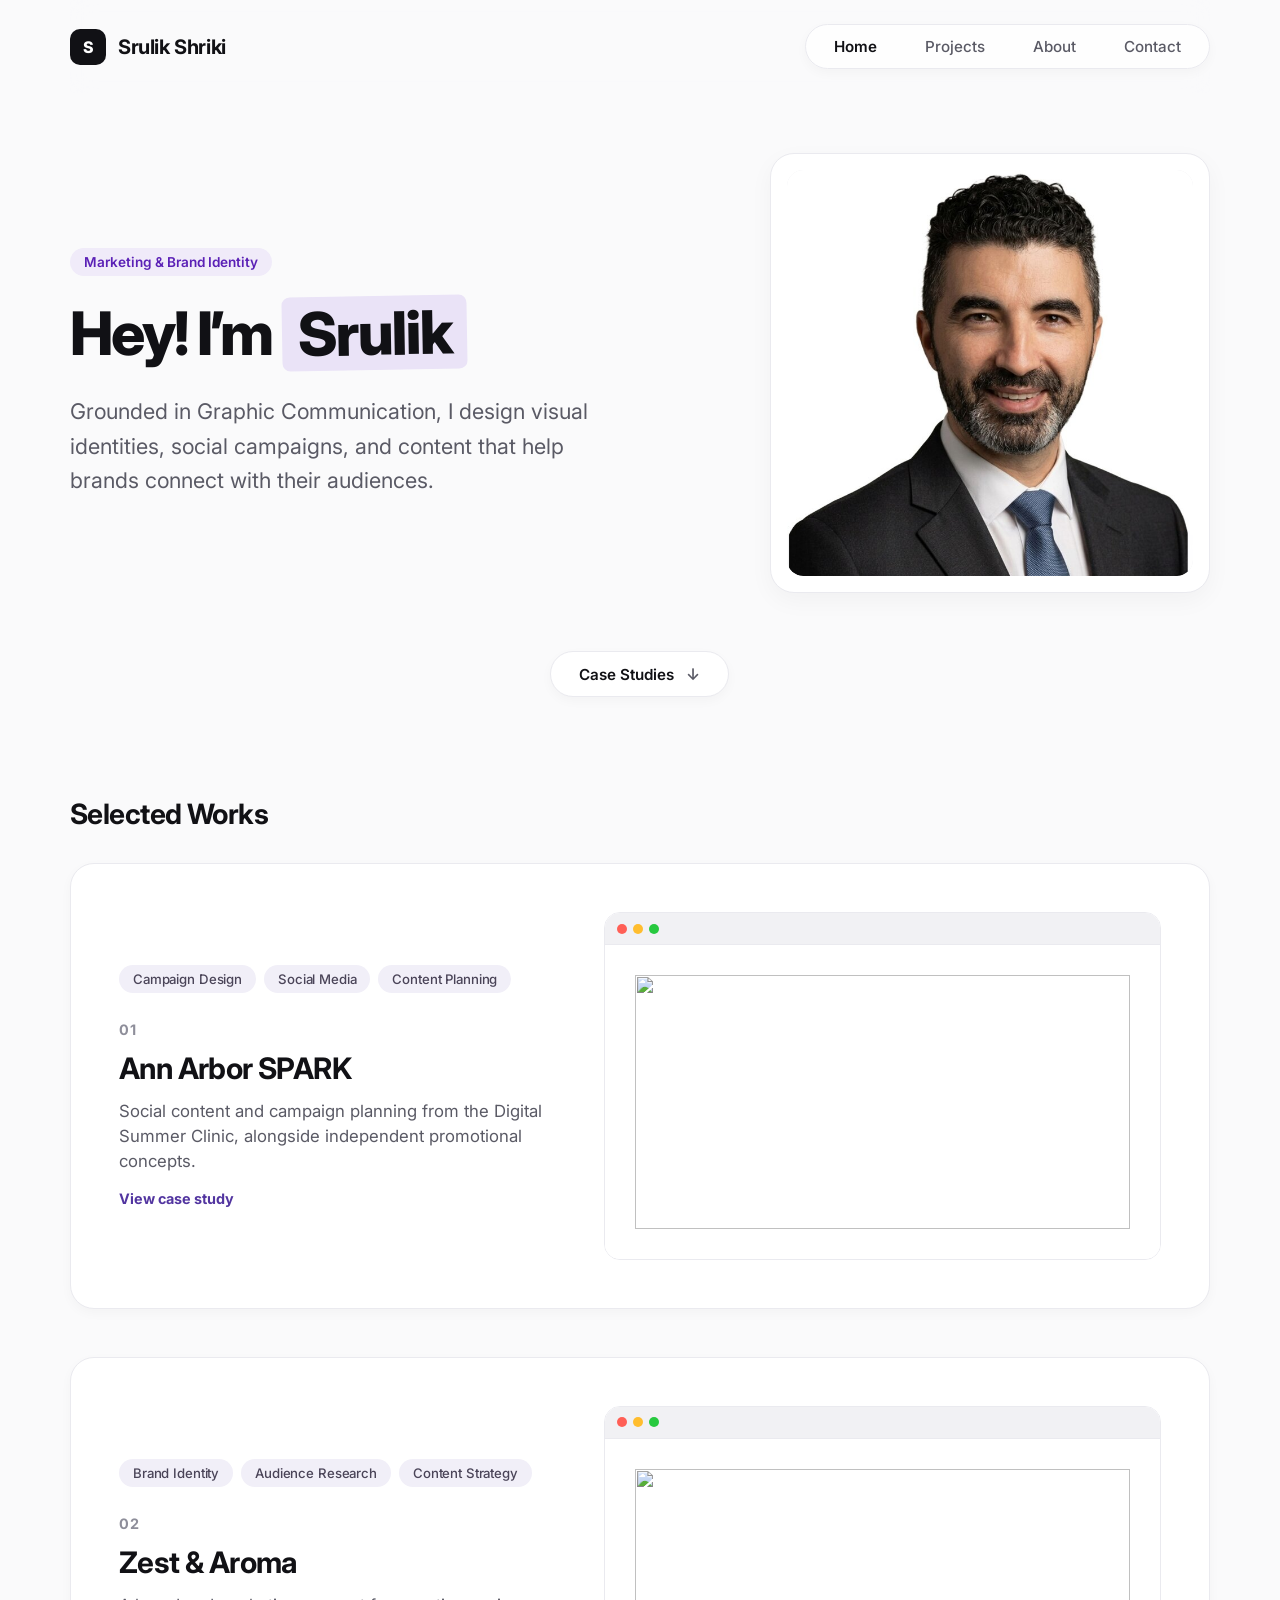
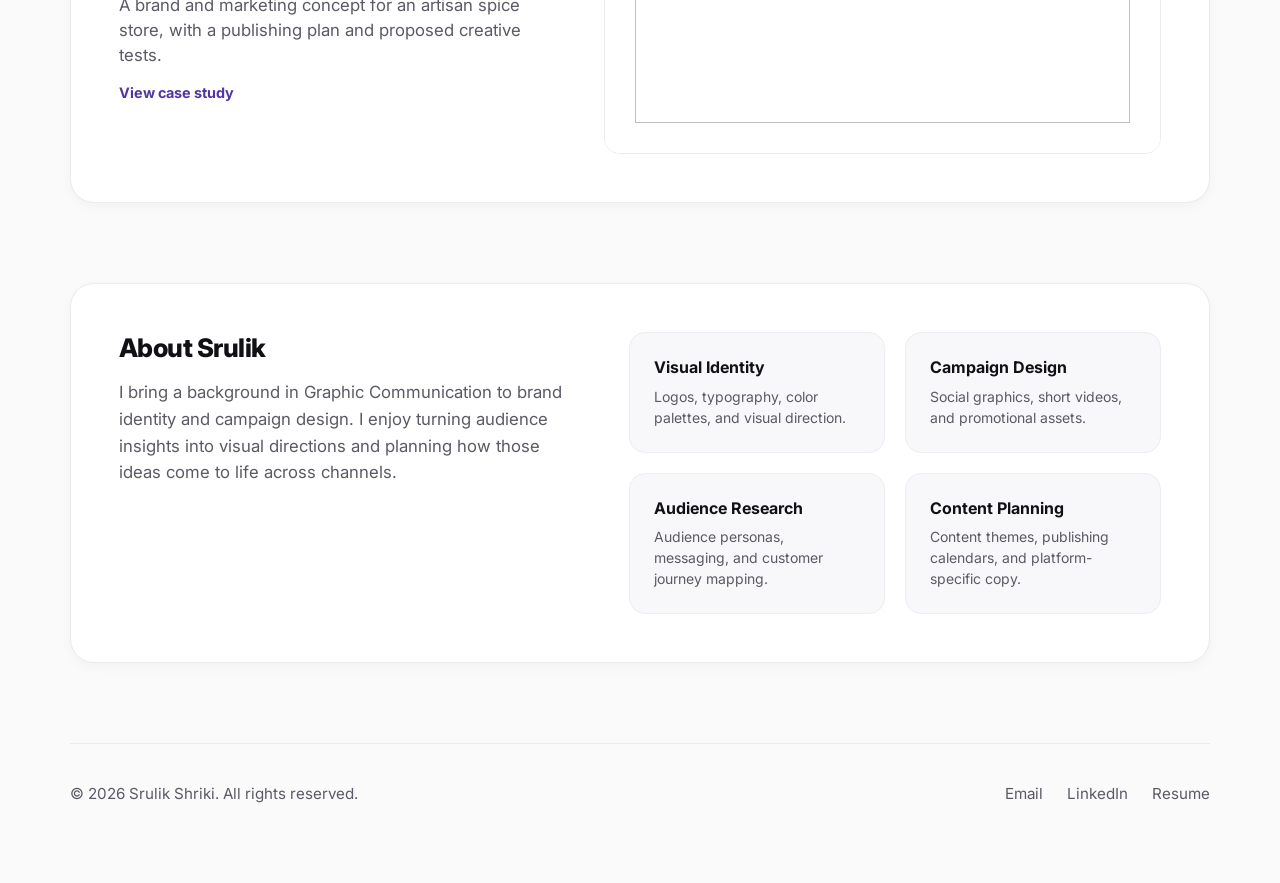
==== index.html @ 80cea20f "Add files via upload" ====
<!DOCTYPE html>
<html lang="en">
<head>
  <meta charset="UTF-8">
  <meta name="viewport" content="width=device-width, initial-scale=1.0">
  <meta name="description" content="Srulik Shriki’s marketing and brand identity portfolio, featuring Ann Arbor SPARK and Zest &amp; Aroma.">
  <title>Srulik Shriki | Marketing &amp; Brand Identity Portfolio</title>
  <link rel="preconnect" href="https://fonts.googleapis.com">
  <link rel="preconnect" href="https://fonts.gstatic.com" crossorigin>
  <link href="https://fonts.googleapis.com/css2?family=Inter:wght@400;500;600;700;800&amp;display=swap" rel="stylesheet">
  <style>
/* Styles adapted from Srulik Shriki’s UX design portfolio homepage. */
/* ==========================================================================
   Base Styles & Reset (Light Modern Theme matching Reference Layout)
   ========================================================================== */
*, *::before, *::after {
  box-sizing: border-box;
  margin: 0;
  padding: 0;
}

:root {
  --bg-color: #FAFAFB;
  --card-bg: #FFFFFF;
  --card-border: #EAEAEF;
  --card-border-hover: #D1D1DF;
  --text-primary: #111115;
  --text-secondary: #5A5A65;
  --text-muted: #8E8E9A;
  --highlight-bg: #EAE3F7; /* Soft lilac/purple highlight behind hero text */
  --highlight-text: #111115;
  --tag-bg: #F1EFF8;
  --tag-text: #4A4458;
  --accent-hover: #6246EA;
  --font-main: 'Inter', -apple-system, BlinkMacSystemFont, "Segoe UI", Roboto, sans-serif;
  --radius-large: 24px;
  --radius-medium: 16px;
  --radius-pill: 999px;
  --transition: all 0.35s cubic-bezier(0.16, 1, 0.3, 1);
  --ease-framer: cubic-bezier(0.16, 1, 0.3, 1);
  --shadow-sm: 0 4px 12px rgba(0, 0, 0, 0.03);
  --shadow-md: 0 8px 24px rgba(0, 0, 0, 0.04);
  --shadow-lg: 0 16px 36px rgba(0, 0, 0, 0.08);
}

html {
  scroll-behavior: smooth;
  font-size: 16px;
  background-color: var(--bg-color);
  color: var(--text-primary);
  font-family: var(--font-main);
  -webkit-font-smoothing: antialiased;
  -moz-osx-font-smoothing: grayscale;
}

body {
  min-height: 100vh;
  display: flex;
  flex-direction: column;
  align-items: center;
  padding: 0 40px 80px 40px;
}

main {
  width: 100%;
  max-width: 1140px;
}

a {
  color: inherit;
  text-decoration: none;
}

img, video {
  max-width: 100%;
  height: auto;
  display: block;
}

/* ==========================================================================
   Navigation Bar
   ========================================================================== */
.navbar {
  position: sticky;
  top: 0;
  z-index: 100;
  width: 100%;
  max-width: 1140px;
  padding: 24px 0;
  background: rgba(250, 250, 251, 0.85);
  backdrop-filter: blur(12px);
  -webkit-backdrop-filter: blur(12px);
  margin-bottom: 20px;
}

.nav-container {
  display: flex;
  justify-content: space-between;
  align-items: center;
}

.logo {
  display: flex;
  align-items: center;
  gap: 12px;
  font-weight: 700;
  font-size: 1.25rem;
  letter-spacing: -0.02em;
}

.logo-mark {
  width: 36px;
  height: 36px;
  background: var(--text-primary);
  color: #FFFFFF;
  border-radius: 10px;
  display: flex;
  align-items: center;
  justify-content: center;
  font-size: 1rem;
  font-weight: 800;
}

.nav-links {
  display: flex;
  gap: 32px;
  align-items: center;
  background: rgba(255, 255, 255, 0.7);
  padding: 8px 20px;
  border: 1px solid var(--card-border);
  border-radius: var(--radius-pill);
  box-shadow: var(--shadow-sm);
}

.nav-links a {
  font-size: 0.95rem;
  font-weight: 500;
  color: var(--text-secondary);
  transition: var(--transition);
  padding: 4px 8px;
  border-radius: 6px;
}

.nav-links a:hover,
.nav-links a.active {
  color: var(--text-primary);
  font-weight: 600;
}

/* ==========================================================================
   Hero Section
   ========================================================================== */
.hero-section {
  display: grid;
  grid-template-columns: 1.15fr 0.85fr;
  align-items: center;
  gap: 48px;
  padding: 40px 0 60px 0;
  width: 100%;
  position: relative;
}

.hero-content {
  text-align: left;
  display: flex;
  flex-direction: column;
  align-items: flex-start;
}

.hero-badge-top {
  display: inline-flex;
  align-items: center;
  gap: 8px;
  background: #F0EBF9;
  color: #5B21B6;
  font-size: 0.85rem;
  font-weight: 600;
  padding: 6px 14px;
  border-radius: var(--radius-pill);
  margin-bottom: 20px;
}

.hero-badge-top .dot {
  width: 8px;
  height: 8px;
  background-color: #10B981;
  border-radius: 50%;
  box-shadow: 0 0 0 3px rgba(16, 185, 129, 0.2);
}

.hero-title {
  font-size: 3.75rem;
  font-weight: 800;
  line-height: 1.1;
  letter-spacing: -0.035em;
  color: var(--highlight-text);
  margin-bottom: 24px;
}

.hero-title-highlight {
  background-color: var(--highlight-bg);
  padding: 4px 16px;
  border-radius: 8px;
  display: inline-block;
  transform: rotate(-1deg);
}

.hero-subtitle {
  font-size: 1.35rem;
  color: var(--text-secondary);
  line-height: 1.6;
  font-weight: 400;
  max-width: 520px;
}

.hero-image-wrapper {
  width: 100%;
  max-width: 440px;
  justify-self: end;
  display: flex;
  justify-content: center;
  align-items: center;
}

.hero-img-card {
  width: 100%;
  background: var(--card-bg);
  border: 1px solid var(--card-border);
  border-radius: var(--radius-large);
  padding: 16px;
  box-shadow: var(--shadow-md);
  transition: var(--transition);
  display: flex;
  align-items: center;
  justify-content: center;
}

.hero-img-card:hover {
  transform: translateY(-6px) rotate(1deg);
  box-shadow: var(--shadow-lg);
}

.hero-img-container {
  width: 100%;
  aspect-ratio: 1 / 1;
  border-radius: var(--radius-medium);
  overflow: hidden;
  background: #F4F4F6;
  display: flex;
  align-items: center;
  justify-content: center;
}

.hero-img {
  width: 100%;
  height: 100%;
  object-fit: cover;
  object-position: center 20%;
  display: block;
  border-radius: var(--radius-medium);
}

.works-badge {
  grid-column: 1 / -1;
  justify-self: center;
  display: inline-flex;
  align-items: center;
  gap: 12px;
  padding: 12px 28px;
  background-color: #FFFFFF;
  border: 1px solid var(--card-border);
  border-radius: var(--radius-pill);
  font-size: 0.95rem;
  font-weight: 600;
  color: var(--text-primary);
  box-shadow: var(--shadow-sm);
  transition: var(--transition);
  margin-top: 10px;
  cursor: pointer;
}

.works-badge:hover {
  transform: translateY(3px);
  box-shadow: var(--shadow-md);
  border-color: var(--card-border-hover);
}

.arrow-down {
  display: inline-block;
  font-size: 1rem;
  color: var(--text-secondary);
  transition: transform 0.3s ease;
}

.works-badge:hover .arrow-down {
  transform: translateY(3px);
}

/* ==========================================================================
   Projects Section
   ========================================================================== */
.projects-section {
  display: flex;
  flex-direction: column;
  gap: 48px;
  width: 100%;
  padding-top: 40px;
}

.section-header {
  display: flex;
  justify-content: space-between;
  align-items: flex-end;
  margin-bottom: -16px;
}

.section-title {
  font-size: 1.75rem;
  font-weight: 700;
  letter-spacing: -0.02em;
}

.project-card {
  background-color: var(--card-bg);
  border: 1px solid var(--card-border);
  border-radius: var(--radius-large);
  overflow: hidden;
  box-shadow: var(--shadow-sm);
  transition: var(--transition);
  position: relative;
}

.project-card:hover {
  transform: translateY(-4px);
  box-shadow: var(--shadow-lg);
  border-color: var(--card-border-hover);
}

.project-link {
  display: grid;
  grid-template-columns: 1fr 1.25fr;
  gap: 40px;
  padding: 48px;
  align-items: center;
}

.project-info {
  display: flex;
  flex-direction: column;
  gap: 28px;
  justify-content: center;
}

.tags {
  display: flex;
  flex-wrap: wrap;
  gap: 8px;
}

.tag {
  font-size: 0.825rem;
  font-weight: 500;
  padding: 6px 14px;
  background-color: var(--tag-bg);
  color: var(--tag-text);
  border-radius: var(--radius-pill);
  letter-spacing: -0.01em;
}

.project-details {
  display: flex;
  flex-direction: column;
  gap: 12px;
}

.project-number {
  font-size: 0.9rem;
  font-weight: 700;
  color: var(--text-muted);
  letter-spacing: 0.08em;
  text-transform: uppercase;
}

.project-title {
  font-size: 1.85rem;
  font-weight: 700;
  line-height: 1.25;
  color: var(--text-primary);
  letter-spacing: -0.02em;
}

.project-description {
  font-size: 1.05rem;
  color: var(--text-secondary);
  line-height: 1.5;
}

.project-media {
  width: 100%;
  border-radius: var(--radius-medium);
  overflow: hidden;
  background-color: #F4F4F6;
  border: 1px solid var(--card-border);
  aspect-ratio: 16 / 10;
  position: relative;
  display: flex;
  align-items: center;
  justify-content: center;
}

.media-mockup {
  width: 100%;
  height: 100%;
  display: flex;
  flex-direction: column;
  background: #FFFFFF;
}

.mockup-header {
  height: 32px;
  background: #F1F1F4;
  display: flex;
  align-items: center;
  padding: 0 12px;
  gap: 6px;
  border-bottom: 1px solid var(--card-border);
}

.mockup-dots {
  display: flex;
  gap: 6px;
}

.mockup-dot {
  width: 10px;
  height: 10px;
  border-radius: 50%;
  background: #DDD;
}

.mockup-dot.red { background: #FF5F56; width: 10px; }
.mockup-dot.yellow { background: #FFBD2E; width: 10px; }
.mockup-dot.green { background: #27C93F; width: 10px; }

.mockup-body {
  flex: 1;
  display: flex;
  align-items: center;
  justify-content: center;
  position: relative;
  overflow: hidden;
}

/* ==========================================================================
   About & Refreshed Skills Section
   ========================================================================== */
.about-section {
  margin-top: 80px;
  padding: 48px;
  background: var(--card-bg);
  border: 1px solid var(--card-border);
  border-radius: var(--radius-large);
  display: grid;
  grid-template-columns: 1fr 1.15fr;
  gap: 48px;
  box-shadow: var(--shadow-sm);
}

.about-text h2 {
  font-size: 1.6rem;
  margin-bottom: 16px;
  font-weight: 800;
  letter-spacing: -0.02em;
}

.about-text p {
  color: var(--text-secondary);
  line-height: 1.6;
  font-size: 1.05rem;
  margin-bottom: 16px;
}

.skills-grid {
  display: grid;
  grid-template-columns: repeat(2, 1fr);
  gap: 20px;
}

.skill-card {
  background: #F8F8FA;
  padding: 24px;
  border-radius: var(--radius-medium);
  border: 1px solid #EDEDF2;
  transition: var(--transition);
  display: flex;
  flex-direction: column;
  gap: 8px;
}

.skill-card:hover {
  transform: translateY(-3px);
  background: #FFFFFF;
  border-color: var(--card-border-hover);
  box-shadow: var(--shadow-md);
}

.skill-card h3 {
  font-size: 1rem;
  font-weight: 700;
  color: var(--text-primary);
  line-height: 1.3;
}

.skill-card p {
  font-size: 0.875rem;
  color: var(--text-secondary);
  line-height: 1.5;
}

/* ==========================================================================
   Footer Section
   ========================================================================== */
.footer {
  margin-top: 80px;
  padding-top: 40px;
  border-top: 1px solid var(--card-border);
  display: flex;
  justify-content: space-between;
  align-items: center;
  width: 100%;
  max-width: 1140px;
  color: var(--text-secondary);
  font-size: 0.95rem;
}

.footer-links {
  display: flex;
  gap: 24px;
}

.footer-links a {
  transition: var(--transition);
}

.footer-links a:hover {
  color: var(--text-primary);
}

/* ==========================================================================
   Responsive Breakpoints
   ========================================================================== */
@media (max-width: 960px) {
  body {
    padding: 0 24px 60px 24px;
  }

  .hero-section {
    grid-template-columns: 1fr;
    text-align: center;
    gap: 40px;
    padding-top: 20px;
  }

  .hero-content {
    align-items: center;
    text-align: center;
  }

  .hero-title {
    font-size: 3rem;
  }

  .hero-subtitle {
    font-size: 1.2rem;
  }

  .hero-image-wrapper {
    justify-self: center;
  }

  .project-link {
    grid-template-columns: 1fr;
    padding: 32px;
    gap: 32px;
  }

  .about-section {
    grid-template-columns: 1fr;
    padding: 32px;
  }
}

@media (max-width: 600px) {
  body {
    padding: 0 16px 40px 16px;
  }

  .navbar {
    padding: 16px 0;
  }

  .nav-links {
    gap: 12px;
    padding: 6px 14px;
  }

  .nav-links a {
    font-size: 0.85rem;
  }

  .hero-title {
    font-size: 2.2rem;
  }

  .hero-title-highlight {
    padding: 2px 10px;
  }

  .hero-subtitle {
    font-size: 1.05rem;
  }

  .project-link {
    padding: 20px;
  }

  .project-title {
    font-size: 1.4rem;
  }

  .skills-grid {
    grid-template-columns: 1fr;
  }

  .footer {
    flex-direction: column;
    gap: 16px;
    text-align: center;
  }
}

[id] { scroll-margin-top: 112px; }
a:focus-visible { outline: 3px solid var(--accent-hover); outline-offset: 4px; }
.project-link:focus-visible { outline-offset: -4px; border-radius: var(--radius-large); }
.mockup-header { flex: none; }
.mockup-body { min-height: 0; background: #fff; }
.project-hero {
  position: absolute;
  inset: 0;
  width: 100%;
  height: 100%;
  object-fit: contain;
  padding: clamp(10px, 3vw, 30px);
}
.project-cta {
  color: #5235a0;
  font-size: .9rem;
  font-weight: 700;
  margin-top: 4px;
}
@media (max-width: 600px) {
  [id] { scroll-margin-top: 128px; }
  .nav-container { flex-wrap: wrap; gap: 12px; justify-content: center; }
  .nav-links { max-width: 100%; gap: 4px; padding-inline: 8px; }
  .nav-links a { padding-inline: 6px; }
  .footer-links { flex-wrap: wrap; justify-content: center; gap: 12px 20px; }
}
@media (prefers-reduced-motion: reduce) {
  html { scroll-behavior: auto; }
  *, *::before, *::after { transition: none !important; animation: none !important; }
}
  </style>
</head>
<body id="top">
  <header class="navbar">
    <div class="nav-container">
      <a href="#top" class="logo">
        <span class="logo-mark" aria-hidden="true">S</span>
        <span>Srulik Shriki</span>
      </a>
      <nav class="nav-links" aria-label="Main navigation">
        <a href="#top" class="active">Home</a>
        <a href="#projects">Projects</a>
        <a href="#about">About</a>
        <a href="#footer">Contact</a>
      </nav>
    </div>
  </header>

  <main>
    <section class="hero-section" aria-labelledby="hero-title">
      <div class="hero-content">
        <p class="hero-badge-top">Marketing &amp; Brand Identity</p>
        <h1 id="hero-title" class="hero-title">Hey! I’m <span class="hero-title-highlight">Srulik</span></h1>
        <p class="hero-subtitle">Grounded in Graphic Communication, I design visual identities, social campaigns, and content that help brands connect with their audiences.</p>
      </div>
      <div class="hero-image-wrapper">
        <div class="hero-img-card">
          <div class="hero-img-container">
            <img src="[data-uri]" alt="Srulik Shriki" class="hero-img" width="720" height="720">
          </div>
        </div>
      </div>
      <a href="#projects" class="works-badge">
        <span>Case Studies</span><span class="arrow-down" aria-hidden="true">↓</span>
      </a>
    </section>

    <section id="projects" class="projects-section" aria-labelledby="projects-title">
      <div class="section-header">
        <h2 id="projects-title" class="section-title">Selected Works</h2>
      </div>

      <article class="project-card">
        <a href="spark.html" class="project-link" aria-labelledby="spark-title spark-cta" aria-describedby="spark-description">
          <div class="project-info">
            <div class="tags">
              <span class="tag">Campaign Design</span>
              <span class="tag">Social Media</span>
              <span class="tag">Content Planning</span>
            </div>
            <div class="project-details">
              <span class="project-number" aria-hidden="true">01</span>
              <h3 id="spark-title" class="project-title">Ann Arbor SPARK</h3>
              <p id="spark-description" class="project-description">Social content and campaign planning from the Digital Summer Clinic, alongside independent promotional concepts.</p>
              <span id="spark-cta" class="project-cta">View case study</span>
            </div>
          </div>
          <div class="project-media">
            <div class="media-mockup">
              <div class="mockup-header" aria-hidden="true">
                <div class="mockup-dots"><span class="mockup-dot red"></span><span class="mockup-dot yellow"></span><span class="mockup-dot green"></span></div>
              </div>
              <div class="mockup-body">
                <img class="project-hero" src="gallery/ann_arbor_spark.png" width="506" height="170" alt="">
              </div>
            </div>
          </div>
        </a>
      </article>

      <article class="project-card">
        <a href="zestandaroma.html" class="project-link" aria-labelledby="zest-title zest-cta" aria-describedby="zest-description">
          <div class="project-info">
            <div class="tags">
              <span class="tag">Brand Identity</span>
              <span class="tag">Audience Research</span>
              <span class="tag">Content Strategy</span>
            </div>
            <div class="project-details">
              <span class="project-number" aria-hidden="true">02</span>
              <h3 id="zest-title" class="project-title">Zest &amp; Aroma</h3>
              <p id="zest-description" class="project-description">A brand and marketing concept for an artisan spice store, with a publishing plan and proposed creative tests.</p>
              <span id="zest-cta" class="project-cta">View case study</span>
            </div>
          </div>
          <div class="project-media">
            <div class="media-mockup">
              <div class="mockup-header" aria-hidden="true">
                <div class="mockup-dots"><span class="mockup-dot red"></span><span class="mockup-dot yellow"></span><span class="mockup-dot green"></span></div>
              </div>
              <div class="mockup-body">
                <img class="project-hero" src="gallery/zest_aroma_logo.png" width="500" height="500" alt="">
              </div>
            </div>
          </div>
        </a>
      </article>
    </section>

    <section id="about" class="about-section" aria-labelledby="about-title">
      <div class="about-text">
        <h2 id="about-title">About Srulik</h2>
        <p>I bring a background in Graphic Communication to brand identity and campaign design. I enjoy turning audience insights into visual directions and planning how those ideas come to life across channels.</p>
      </div>
      <div class="skills-grid">
        <div class="skill-card">
          <h3>Visual Identity</h3>
          <p>Logos, typography, color palettes, and visual direction.</p>
        </div>
        <div class="skill-card">
          <h3>Campaign Design</h3>
          <p>Social graphics, short videos, and promotional assets.</p>
        </div>
        <div class="skill-card">
          <h3>Audience Research</h3>
          <p>Audience personas, messaging, and customer journey mapping.</p>
        </div>
        <div class="skill-card">
          <h3>Content Planning</h3>
          <p>Content themes, publishing calendars, and platform-specific copy.</p>
        </div>
      </div>
    </section>
  </main>

  <footer id="footer" class="footer">
    <p>© <span id="year">2026</span> Srulik Shriki. All rights reserved.</p>
    <div class="footer-links">
      <a href="mailto:ishriki@emich.edu">Email</a>
      <a href="https://www.linkedin.com/in/srulik-shriki-858525204/">LinkedIn</a>
      <a href="https://canva.link/yx0ch3mzbwve8dt">Resume</a>
    </div>
  </footer>
  <script>
    document.getElementById('year').textContent = new Date().getFullYear();
  </script>
</body>
</html>
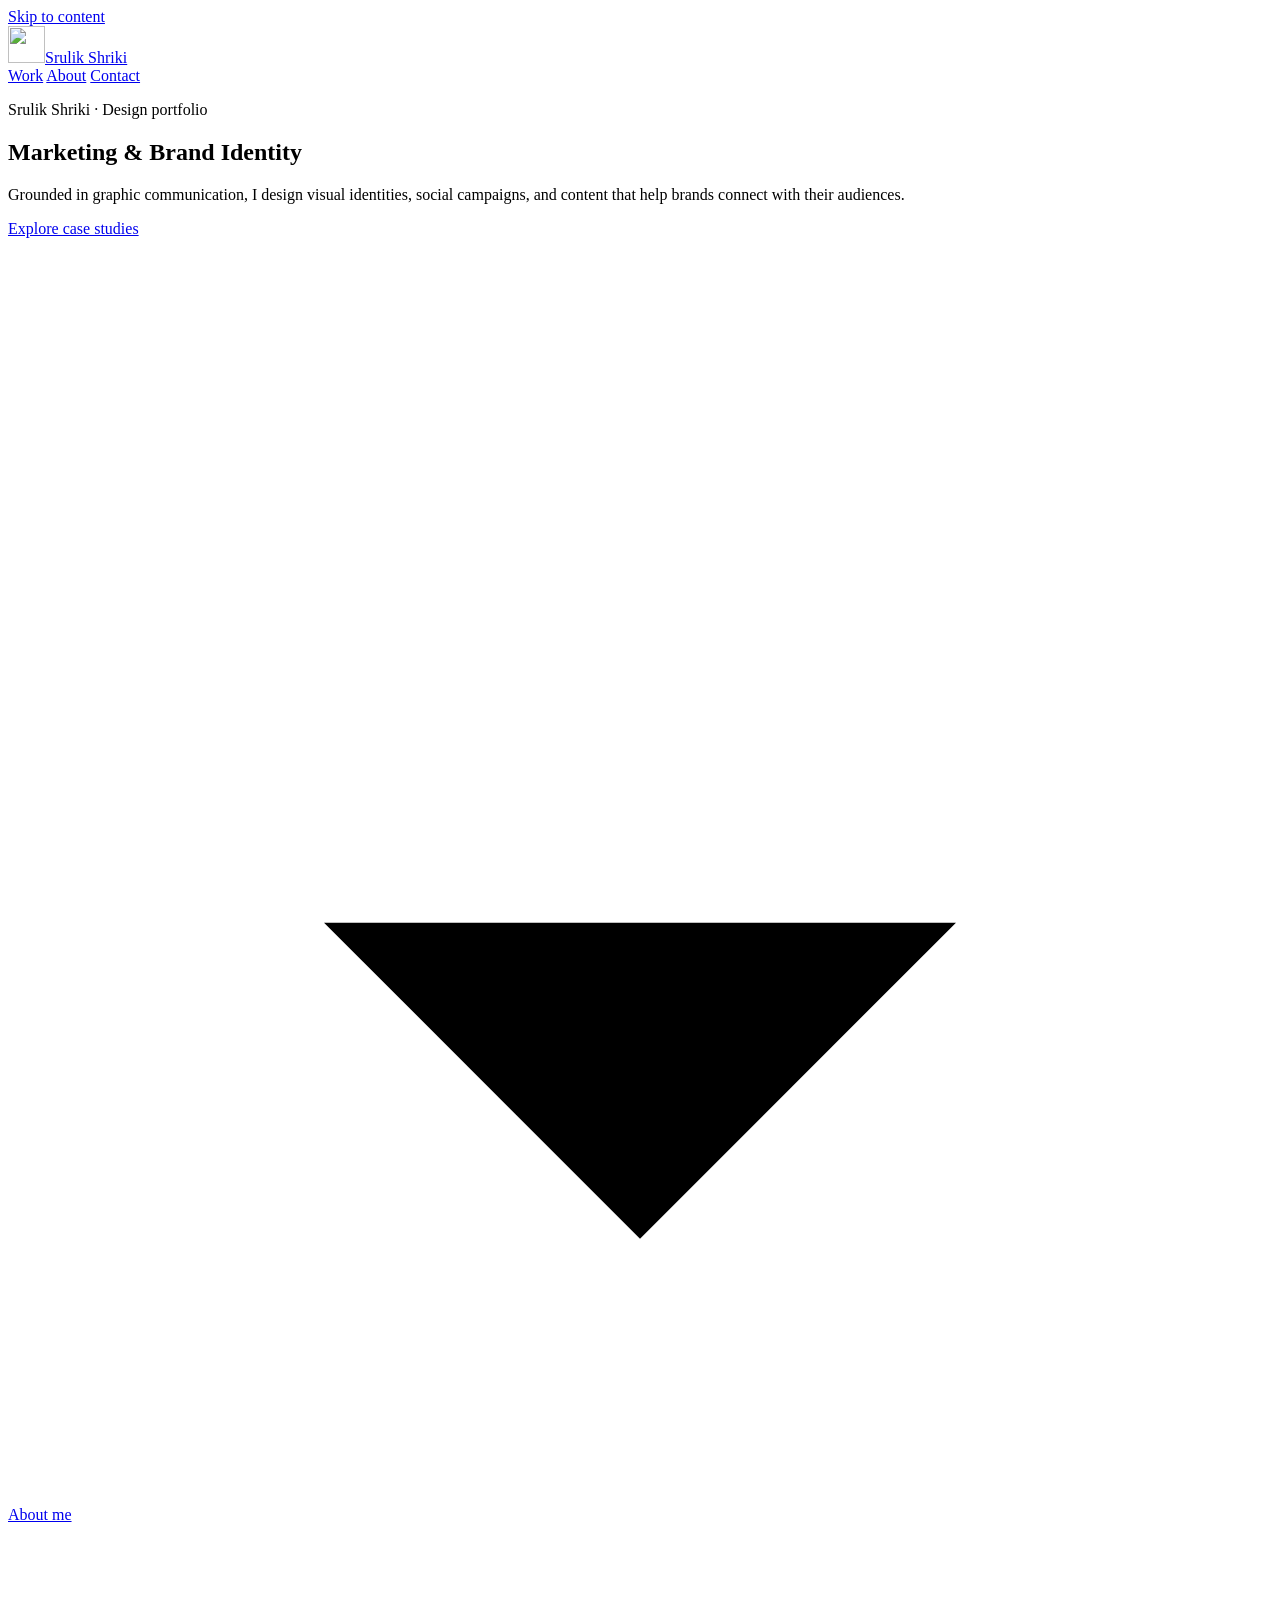
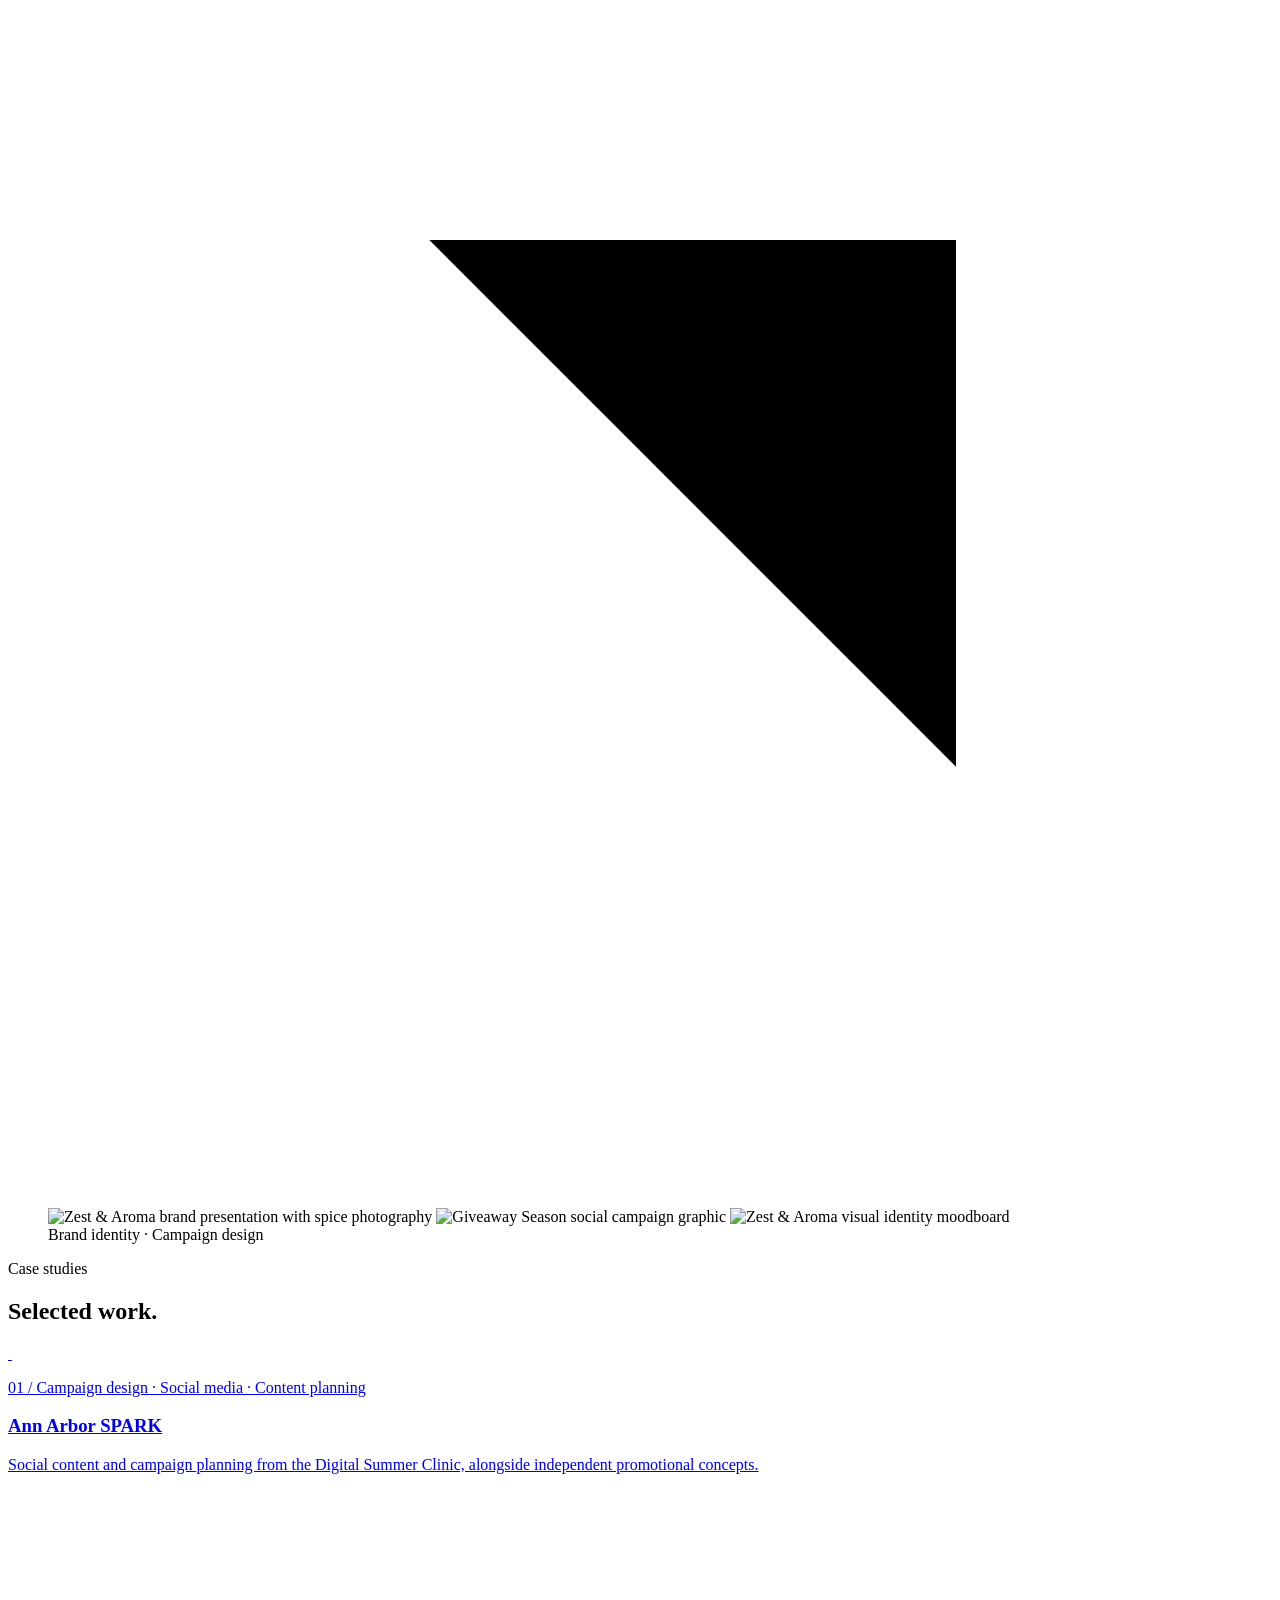
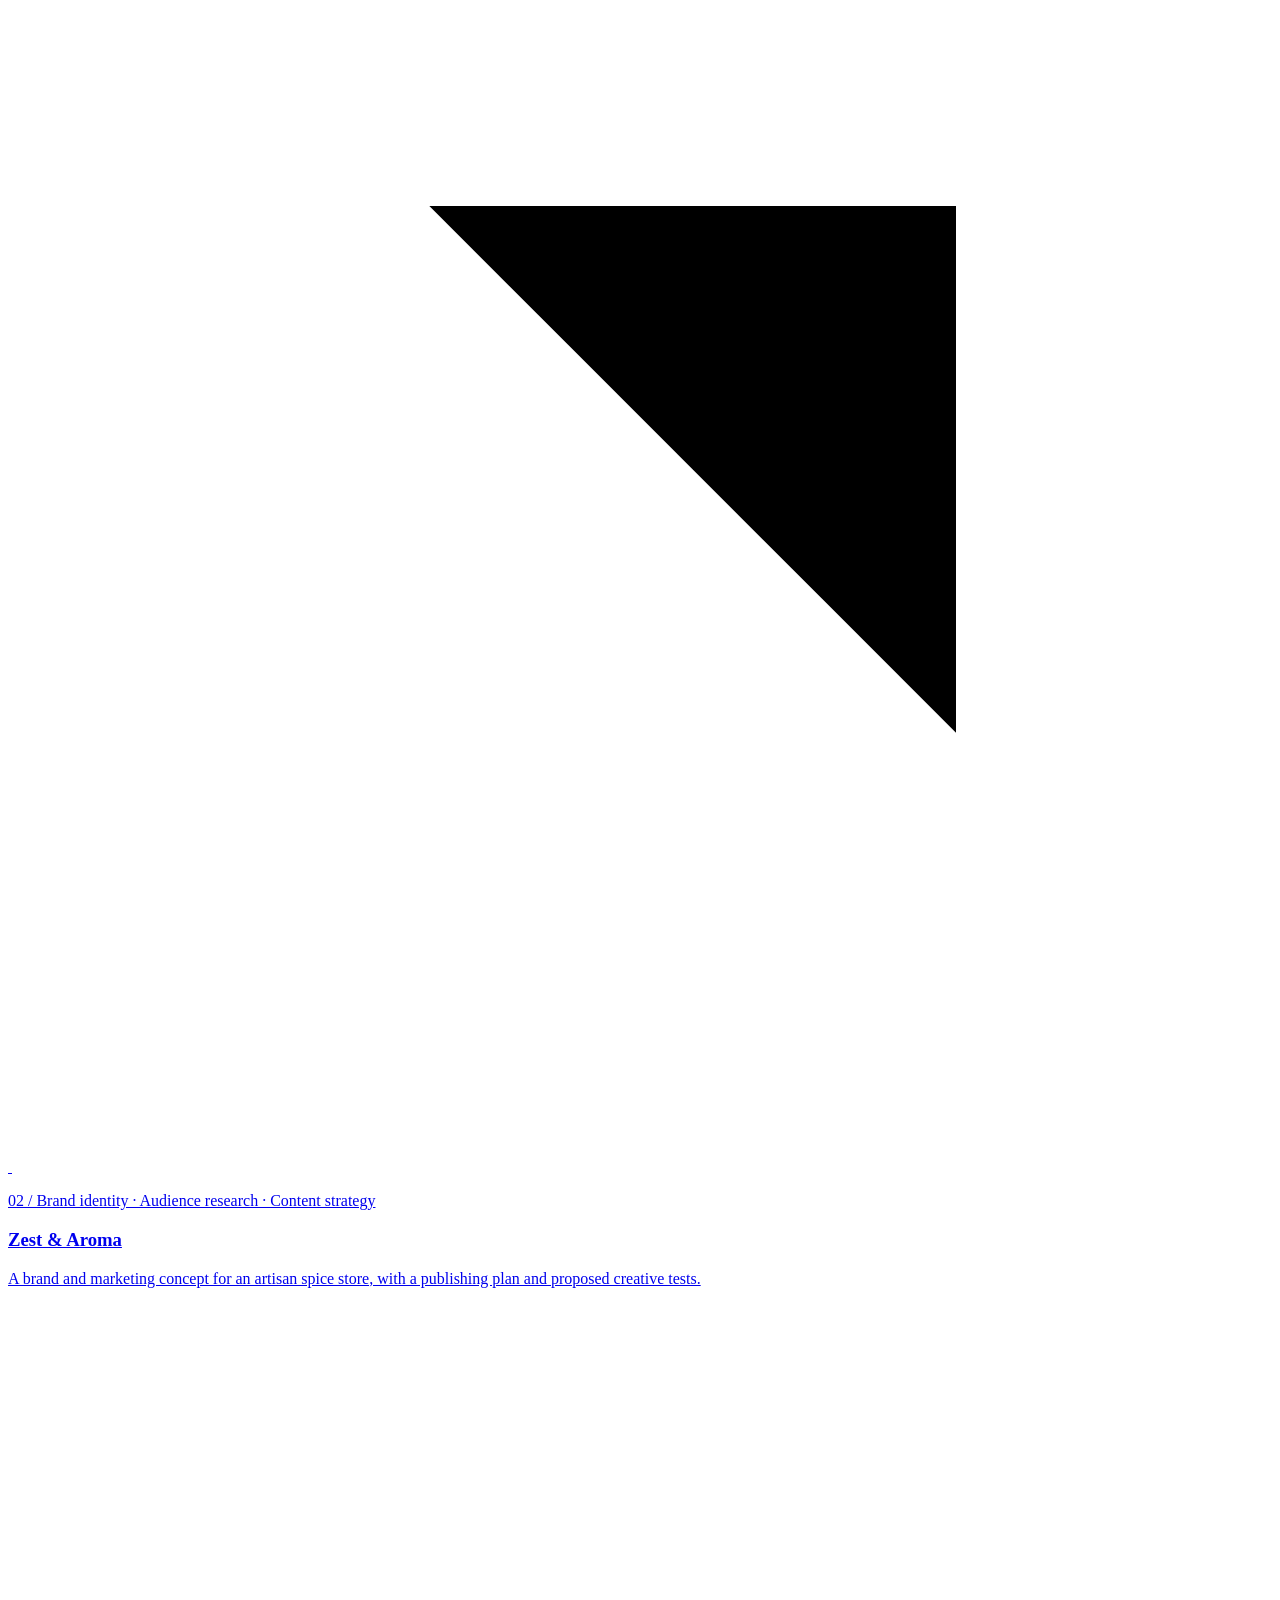
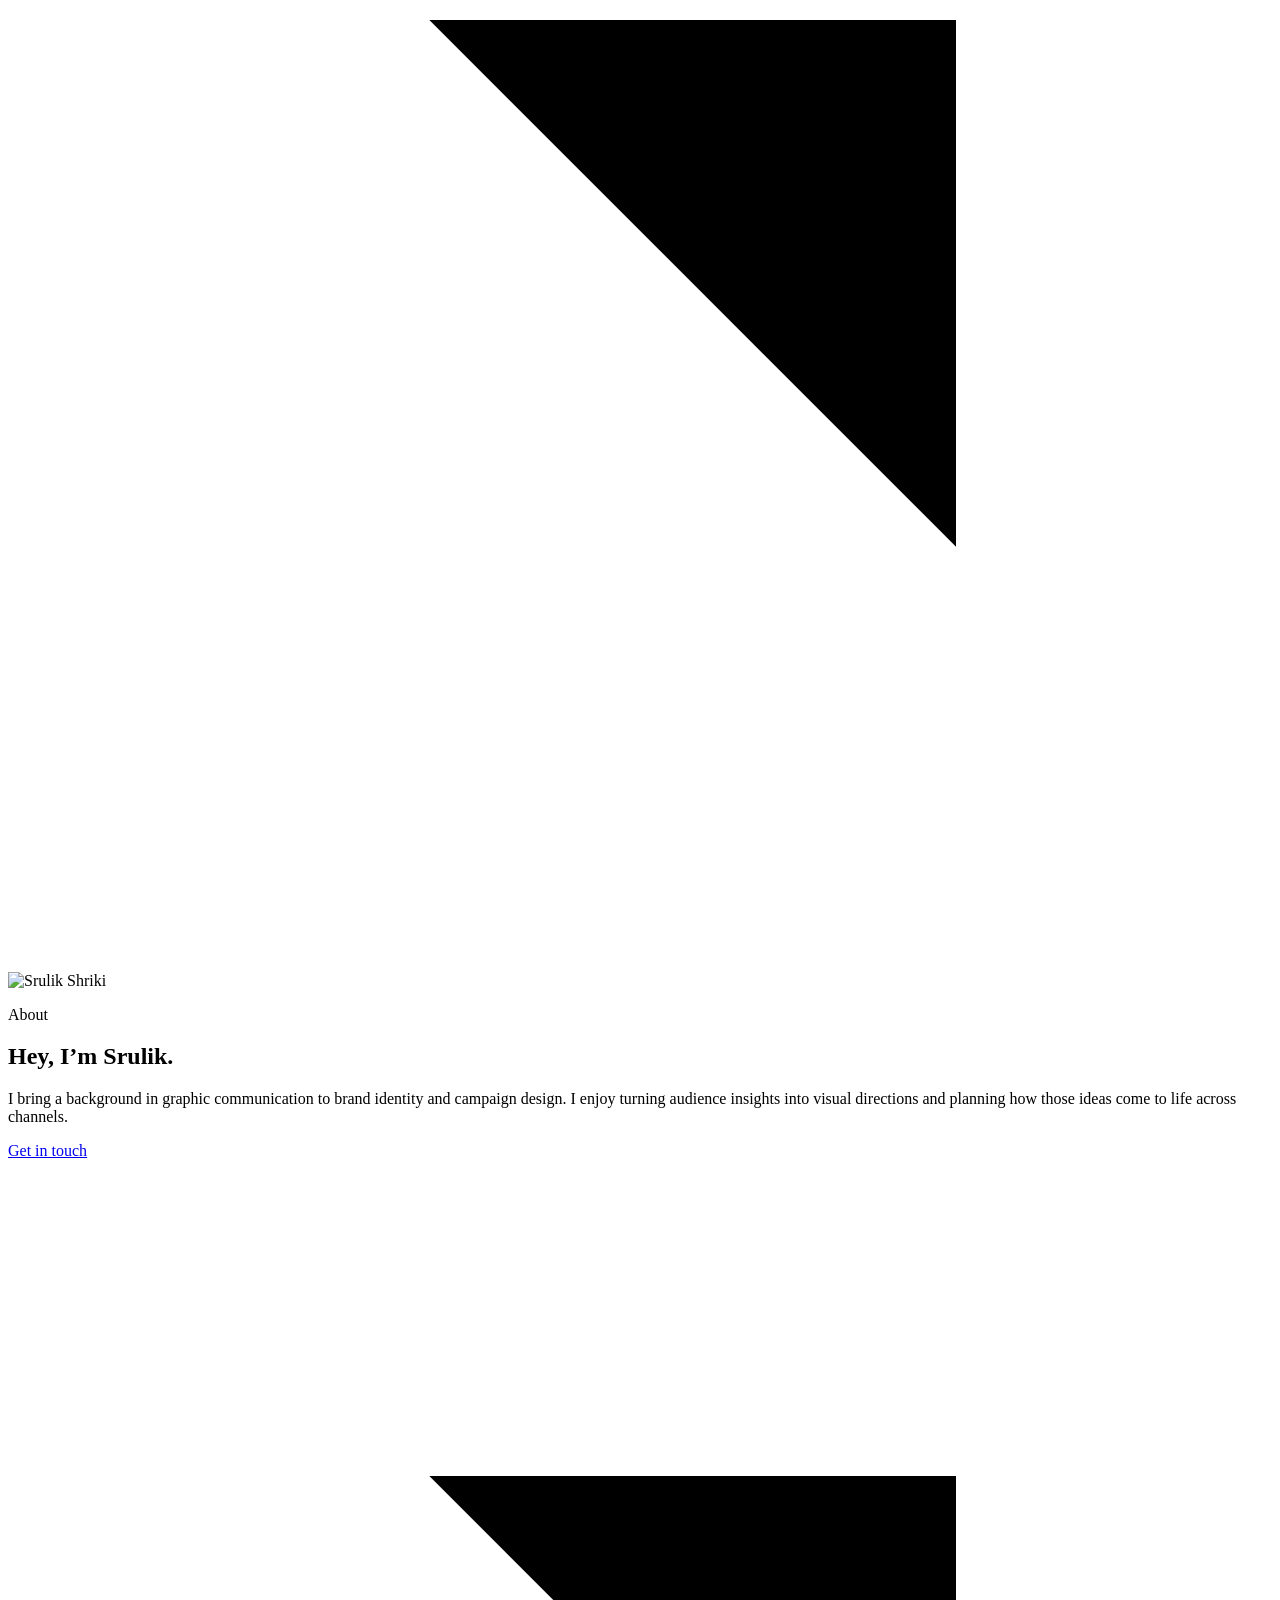
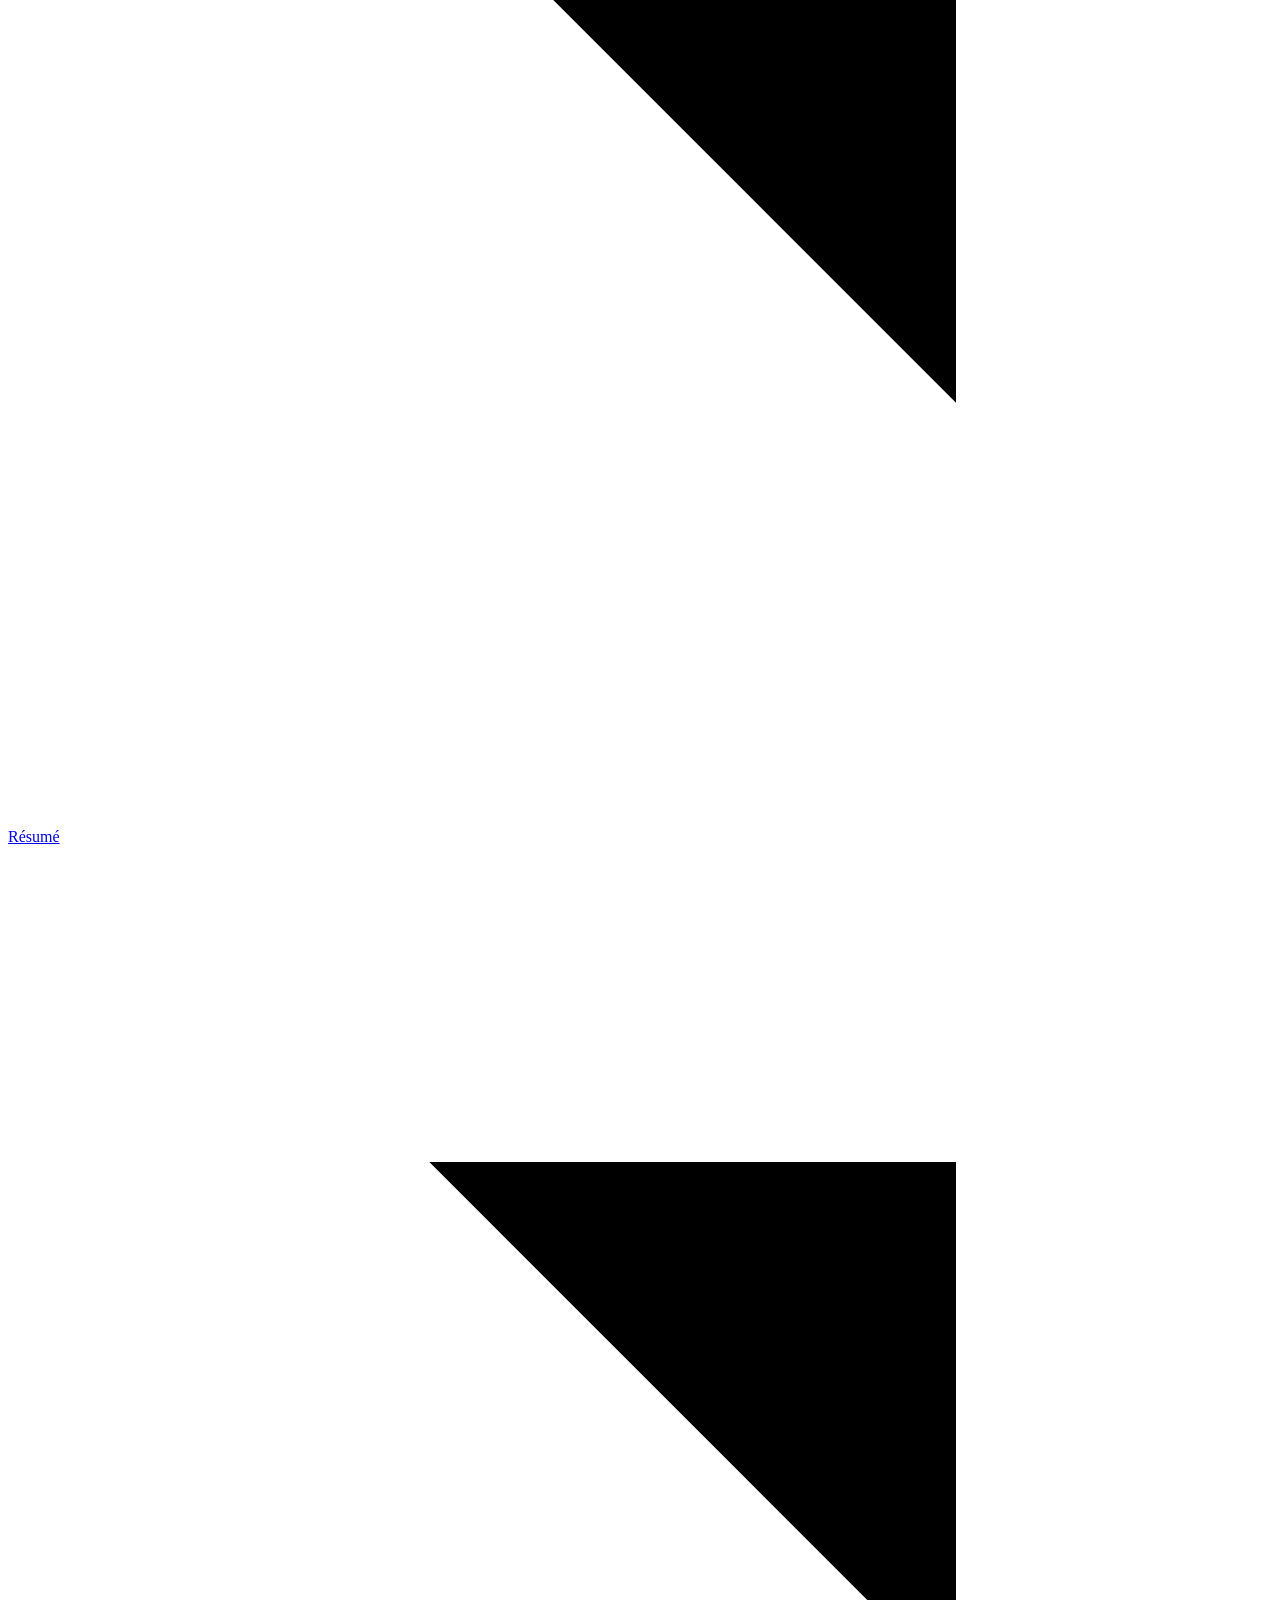
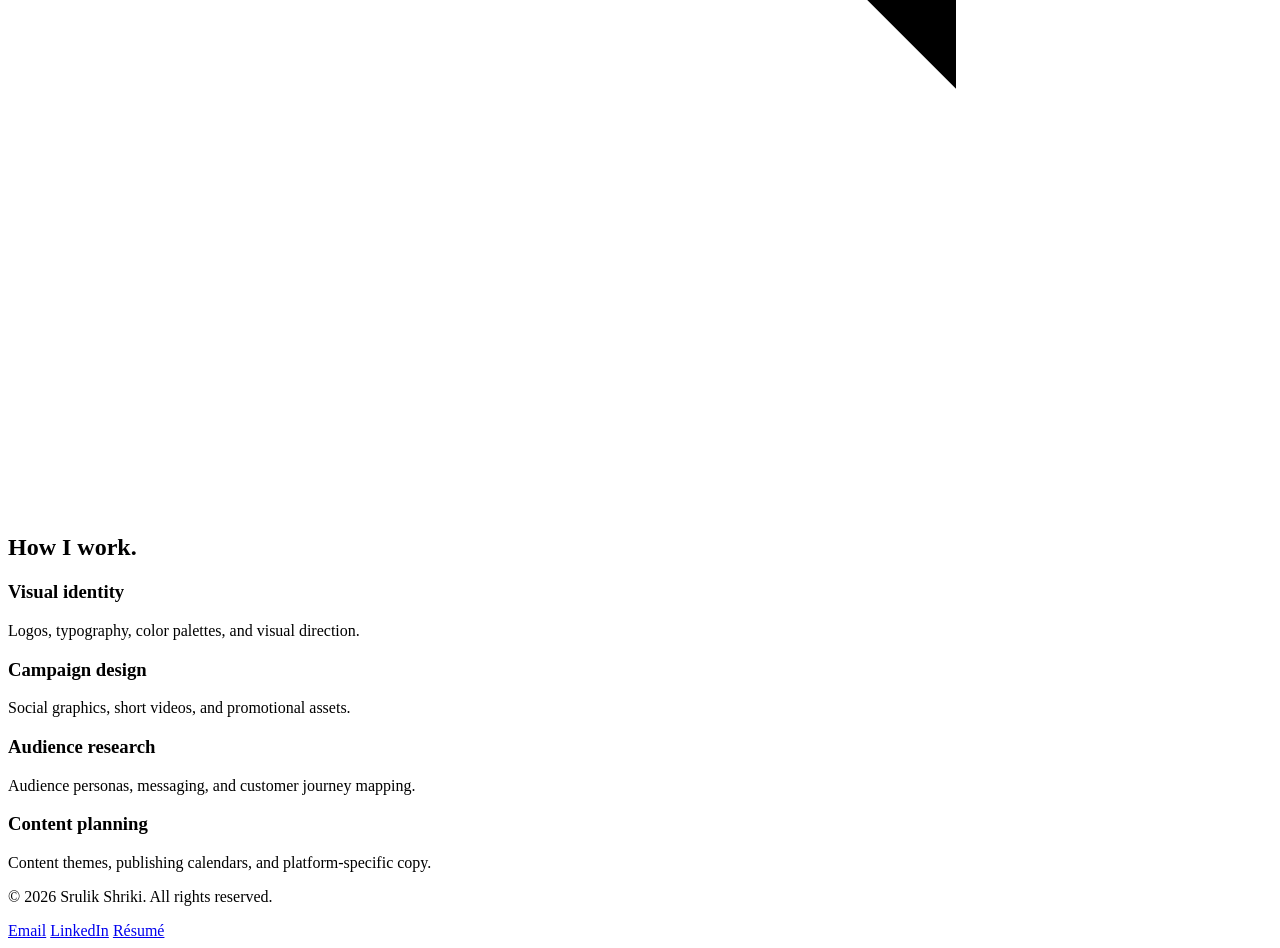
==== commit 5c679fea: "Add files via upload" ====
--- a/index.html
+++ b/index.html
@@ -1,809 +1,119 @@
-<!DOCTYPE html>
+<!doctype html>
 <html lang="en">
 <head>
-  <meta charset="UTF-8">
-  <meta name="viewport" content="width=device-width, initial-scale=1.0">
-  <meta name="description" content="Srulik Shriki’s marketing and brand identity portfolio, featuring Ann Arbor SPARK and Zest &amp; Aroma.">
-  <title>Srulik Shriki | Marketing &amp; Brand Identity Portfolio</title>
-  <link rel="preconnect" href="https://fonts.googleapis.com">
-  <link rel="preconnect" href="https://fonts.gstatic.com" crossorigin>
-  <link href="https://fonts.googleapis.com/css2?family=Inter:wght@400;500;600;700;800&amp;display=swap" rel="stylesheet">
-  <style>
-/* Styles adapted from Srulik Shriki’s UX design portfolio homepage. */
-/* ==========================================================================
-   Base Styles & Reset (Light Modern Theme matching Reference Layout)
-   ========================================================================== */
-*, *::before, *::after {
-  box-sizing: border-box;
-  margin: 0;
-  padding: 0;
-}
-
-:root {
-  --bg-color: #FAFAFB;
-  --card-bg: #FFFFFF;
-  --card-border: #EAEAEF;
-  --card-border-hover: #D1D1DF;
-  --text-primary: #111115;
-  --text-secondary: #5A5A65;
-  --text-muted: #8E8E9A;
-  --highlight-bg: #EAE3F7; /* Soft lilac/purple highlight behind hero text */
-  --highlight-text: #111115;
-  --tag-bg: #F1EFF8;
-  --tag-text: #4A4458;
-  --accent-hover: #6246EA;
-  --font-main: 'Inter', -apple-system, BlinkMacSystemFont, "Segoe UI", Roboto, sans-serif;
-  --radius-large: 24px;
-  --radius-medium: 16px;
-  --radius-pill: 999px;
-  --transition: all 0.35s cubic-bezier(0.16, 1, 0.3, 1);
-  --ease-framer: cubic-bezier(0.16, 1, 0.3, 1);
-  --shadow-sm: 0 4px 12px rgba(0, 0, 0, 0.03);
-  --shadow-md: 0 8px 24px rgba(0, 0, 0, 0.04);
-  --shadow-lg: 0 16px 36px rgba(0, 0, 0, 0.08);
-}
-
-html {
-  scroll-behavior: smooth;
-  font-size: 16px;
-  background-color: var(--bg-color);
-  color: var(--text-primary);
-  font-family: var(--font-main);
-  -webkit-font-smoothing: antialiased;
-  -moz-osx-font-smoothing: grayscale;
-}
-
-body {
-  min-height: 100vh;
-  display: flex;
-  flex-direction: column;
-  align-items: center;
-  padding: 0 40px 80px 40px;
-}
-
-main {
-  width: 100%;
-  max-width: 1140px;
-}
-
-a {
-  color: inherit;
-  text-decoration: none;
-}
-
-img, video {
-  max-width: 100%;
-  height: auto;
-  display: block;
-}
-
-/* ==========================================================================
-   Navigation Bar
-   ========================================================================== */
-.navbar {
-  position: sticky;
-  top: 0;
-  z-index: 100;
-  width: 100%;
-  max-width: 1140px;
-  padding: 24px 0;
-  background: rgba(250, 250, 251, 0.85);
-  backdrop-filter: blur(12px);
-  -webkit-backdrop-filter: blur(12px);
-  margin-bottom: 20px;
-}
-
-.nav-container {
-  display: flex;
-  justify-content: space-between;
-  align-items: center;
-}
-
-.logo {
-  display: flex;
-  align-items: center;
-  gap: 12px;
-  font-weight: 700;
-  font-size: 1.25rem;
-  letter-spacing: -0.02em;
-}
-
-.logo-mark {
-  width: 36px;
-  height: 36px;
-  background: var(--text-primary);
-  color: #FFFFFF;
-  border-radius: 10px;
-  display: flex;
-  align-items: center;
-  justify-content: center;
-  font-size: 1rem;
-  font-weight: 800;
-}
-
-.nav-links {
-  display: flex;
-  gap: 32px;
-  align-items: center;
-  background: rgba(255, 255, 255, 0.7);
-  padding: 8px 20px;
-  border: 1px solid var(--card-border);
-  border-radius: var(--radius-pill);
-  box-shadow: var(--shadow-sm);
-}
-
-.nav-links a {
-  font-size: 0.95rem;
-  font-weight: 500;
-  color: var(--text-secondary);
-  transition: var(--transition);
-  padding: 4px 8px;
-  border-radius: 6px;
-}
-
-.nav-links a:hover,
-.nav-links a.active {
-  color: var(--text-primary);
-  font-weight: 600;
-}
-
-/* ==========================================================================
-   Hero Section
-   ========================================================================== */
-.hero-section {
-  display: grid;
-  grid-template-columns: 1.15fr 0.85fr;
-  align-items: center;
-  gap: 48px;
-  padding: 40px 0 60px 0;
-  width: 100%;
-  position: relative;
-}
-
-.hero-content {
-  text-align: left;
-  display: flex;
-  flex-direction: column;
-  align-items: flex-start;
-}
-
-.hero-badge-top {
-  display: inline-flex;
-  align-items: center;
-  gap: 8px;
-  background: #F0EBF9;
-  color: #5B21B6;
-  font-size: 0.85rem;
-  font-weight: 600;
-  padding: 6px 14px;
-  border-radius: var(--radius-pill);
-  margin-bottom: 20px;
-}
-
-.hero-badge-top .dot {
-  width: 8px;
-  height: 8px;
-  background-color: #10B981;
-  border-radius: 50%;
-  box-shadow: 0 0 0 3px rgba(16, 185, 129, 0.2);
-}
-
-.hero-title {
-  font-size: 3.75rem;
-  font-weight: 800;
-  line-height: 1.1;
-  letter-spacing: -0.035em;
-  color: var(--highlight-text);
-  margin-bottom: 24px;
-}
-
-.hero-title-highlight {
-  background-color: var(--highlight-bg);
-  padding: 4px 16px;
-  border-radius: 8px;
-  display: inline-block;
-  transform: rotate(-1deg);
-}
-
-.hero-subtitle {
-  font-size: 1.35rem;
-  color: var(--text-secondary);
-  line-height: 1.6;
-  font-weight: 400;
-  max-width: 520px;
-}
-
-.hero-image-wrapper {
-  width: 100%;
-  max-width: 440px;
-  justify-self: end;
-  display: flex;
-  justify-content: center;
-  align-items: center;
-}
-
-.hero-img-card {
-  width: 100%;
-  background: var(--card-bg);
-  border: 1px solid var(--card-border);
-  border-radius: var(--radius-large);
-  padding: 16px;
-  box-shadow: var(--shadow-md);
-  transition: var(--transition);
-  display: flex;
-  align-items: center;
-  justify-content: center;
-}
-
-.hero-img-card:hover {
-  transform: translateY(-6px) rotate(1deg);
-  box-shadow: var(--shadow-lg);
-}
-
-.hero-img-container {
-  width: 100%;
-  aspect-ratio: 1 / 1;
-  border-radius: var(--radius-medium);
-  overflow: hidden;
-  background: #F4F4F6;
-  display: flex;
-  align-items: center;
-  justify-content: center;
-}
-
-.hero-img {
-  width: 100%;
-  height: 100%;
-  object-fit: cover;
-  object-position: center 20%;
-  display: block;
-  border-radius: var(--radius-medium);
-}
-
-.works-badge {
-  grid-column: 1 / -1;
-  justify-self: center;
-  display: inline-flex;
-  align-items: center;
-  gap: 12px;
-  padding: 12px 28px;
-  background-color: #FFFFFF;
-  border: 1px solid var(--card-border);
-  border-radius: var(--radius-pill);
-  font-size: 0.95rem;
-  font-weight: 600;
-  color: var(--text-primary);
-  box-shadow: var(--shadow-sm);
-  transition: var(--transition);
-  margin-top: 10px;
-  cursor: pointer;
-}
-
-.works-badge:hover {
-  transform: translateY(3px);
-  box-shadow: var(--shadow-md);
-  border-color: var(--card-border-hover);
-}
-
-.arrow-down {
-  display: inline-block;
-  font-size: 1rem;
-  color: var(--text-secondary);
-  transition: transform 0.3s ease;
-}
-
-.works-badge:hover .arrow-down {
-  transform: translateY(3px);
-}
-
-/* ==========================================================================
-   Projects Section
-   ========================================================================== */
-.projects-section {
-  display: flex;
-  flex-direction: column;
-  gap: 48px;
-  width: 100%;
-  padding-top: 40px;
-}
-
-.section-header {
-  display: flex;
-  justify-content: space-between;
-  align-items: flex-end;
-  margin-bottom: -16px;
-}
-
-.section-title {
-  font-size: 1.75rem;
-  font-weight: 700;
-  letter-spacing: -0.02em;
-}
-
-.project-card {
-  background-color: var(--card-bg);
-  border: 1px solid var(--card-border);
-  border-radius: var(--radius-large);
-  overflow: hidden;
-  box-shadow: var(--shadow-sm);
-  transition: var(--transition);
-  position: relative;
-}
-
-.project-card:hover {
-  transform: translateY(-4px);
-  box-shadow: var(--shadow-lg);
-  border-color: var(--card-border-hover);
-}
-
-.project-link {
-  display: grid;
-  grid-template-columns: 1fr 1.25fr;
-  gap: 40px;
-  padding: 48px;
-  align-items: center;
-}
-
-.project-info {
-  display: flex;
-  flex-direction: column;
-  gap: 28px;
-  justify-content: center;
-}
-
-.tags {
-  display: flex;
-  flex-wrap: wrap;
-  gap: 8px;
-}
-
-.tag {
-  font-size: 0.825rem;
-  font-weight: 500;
-  padding: 6px 14px;
-  background-color: var(--tag-bg);
-  color: var(--tag-text);
-  border-radius: var(--radius-pill);
-  letter-spacing: -0.01em;
-}
-
-.project-details {
-  display: flex;
-  flex-direction: column;
-  gap: 12px;
-}
-
-.project-number {
-  font-size: 0.9rem;
-  font-weight: 700;
-  color: var(--text-muted);
-  letter-spacing: 0.08em;
-  text-transform: uppercase;
-}
-
-.project-title {
-  font-size: 1.85rem;
-  font-weight: 700;
-  line-height: 1.25;
-  color: var(--text-primary);
-  letter-spacing: -0.02em;
-}
-
-.project-description {
-  font-size: 1.05rem;
-  color: var(--text-secondary);
-  line-height: 1.5;
-}
-
-.project-media {
-  width: 100%;
-  border-radius: var(--radius-medium);
-  overflow: hidden;
-  background-color: #F4F4F6;
-  border: 1px solid var(--card-border);
-  aspect-ratio: 16 / 10;
-  position: relative;
-  display: flex;
-  align-items: center;
-  justify-content: center;
-}
-
-.media-mockup {
-  width: 100%;
-  height: 100%;
-  display: flex;
-  flex-direction: column;
-  background: #FFFFFF;
-}
-
-.mockup-header {
-  height: 32px;
-  background: #F1F1F4;
-  display: flex;
-  align-items: center;
-  padding: 0 12px;
-  gap: 6px;
-  border-bottom: 1px solid var(--card-border);
-}
-
-.mockup-dots {
-  display: flex;
-  gap: 6px;
-}
-
-.mockup-dot {
-  width: 10px;
-  height: 10px;
-  border-radius: 50%;
-  background: #DDD;
-}
-
-.mockup-dot.red { background: #FF5F56; width: 10px; }
-.mockup-dot.yellow { background: #FFBD2E; width: 10px; }
-.mockup-dot.green { background: #27C93F; width: 10px; }
-
-.mockup-body {
-  flex: 1;
-  display: flex;
-  align-items: center;
-  justify-content: center;
-  position: relative;
-  overflow: hidden;
-}
-
-/* ==========================================================================
-   About & Refreshed Skills Section
-   ========================================================================== */
-.about-section {
-  margin-top: 80px;
-  padding: 48px;
-  background: var(--card-bg);
-  border: 1px solid var(--card-border);
-  border-radius: var(--radius-large);
-  display: grid;
-  grid-template-columns: 1fr 1.15fr;
-  gap: 48px;
-  box-shadow: var(--shadow-sm);
-}
-
-.about-text h2 {
-  font-size: 1.6rem;
-  margin-bottom: 16px;
-  font-weight: 800;
-  letter-spacing: -0.02em;
-}
-
-.about-text p {
-  color: var(--text-secondary);
-  line-height: 1.6;
-  font-size: 1.05rem;
-  margin-bottom: 16px;
-}
-
-.skills-grid {
-  display: grid;
-  grid-template-columns: repeat(2, 1fr);
-  gap: 20px;
-}
-
-.skill-card {
-  background: #F8F8FA;
-  padding: 24px;
-  border-radius: var(--radius-medium);
-  border: 1px solid #EDEDF2;
-  transition: var(--transition);
-  display: flex;
-  flex-direction: column;
-  gap: 8px;
-}
-
-.skill-card:hover {
-  transform: translateY(-3px);
-  background: #FFFFFF;
-  border-color: var(--card-border-hover);
-  box-shadow: var(--shadow-md);
-}
-
-.skill-card h3 {
-  font-size: 1rem;
-  font-weight: 700;
-  color: var(--text-primary);
-  line-height: 1.3;
-}
-
-.skill-card p {
-  font-size: 0.875rem;
-  color: var(--text-secondary);
-  line-height: 1.5;
-}
-
-/* ==========================================================================
-   Footer Section
-   ========================================================================== */
-.footer {
-  margin-top: 80px;
-  padding-top: 40px;
-  border-top: 1px solid var(--card-border);
-  display: flex;
-  justify-content: space-between;
-  align-items: center;
-  width: 100%;
-  max-width: 1140px;
-  color: var(--text-secondary);
-  font-size: 0.95rem;
-}
-
-.footer-links {
-  display: flex;
-  gap: 24px;
-}
-
-.footer-links a {
-  transition: var(--transition);
-}
-
-.footer-links a:hover {
-  color: var(--text-primary);
-}
-
-/* ==========================================================================
-   Responsive Breakpoints
-   ========================================================================== */
-@media (max-width: 960px) {
-  body {
-    padding: 0 24px 60px 24px;
-  }
-
-  .hero-section {
-    grid-template-columns: 1fr;
-    text-align: center;
-    gap: 40px;
-    padding-top: 20px;
-  }
-
-  .hero-content {
-    align-items: center;
-    text-align: center;
-  }
-
-  .hero-title {
-    font-size: 3rem;
-  }
-
-  .hero-subtitle {
-    font-size: 1.2rem;
-  }
-
-  .hero-image-wrapper {
-    justify-self: center;
-  }
-
-  .project-link {
-    grid-template-columns: 1fr;
-    padding: 32px;
-    gap: 32px;
-  }
-
-  .about-section {
-    grid-template-columns: 1fr;
-    padding: 32px;
-  }
-}
-
-@media (max-width: 600px) {
-  body {
-    padding: 0 16px 40px 16px;
-  }
-
-  .navbar {
-    padding: 16px 0;
-  }
-
-  .nav-links {
-    gap: 12px;
-    padding: 6px 14px;
-  }
-
-  .nav-links a {
-    font-size: 0.85rem;
-  }
-
-  .hero-title {
-    font-size: 2.2rem;
-  }
-
-  .hero-title-highlight {
-    padding: 2px 10px;
-  }
-
-  .hero-subtitle {
-    font-size: 1.05rem;
-  }
-
-  .project-link {
-    padding: 20px;
-  }
-
-  .project-title {
-    font-size: 1.4rem;
-  }
-
-  .skills-grid {
-    grid-template-columns: 1fr;
-  }
-
-  .footer {
-    flex-direction: column;
-    gap: 16px;
-    text-align: center;
-  }
-}
-
-[id] { scroll-margin-top: 112px; }
-a:focus-visible { outline: 3px solid var(--accent-hover); outline-offset: 4px; }
-.project-link:focus-visible { outline-offset: -4px; border-radius: var(--radius-large); }
-.mockup-header { flex: none; }
-.mockup-body { min-height: 0; background: #fff; }
-.project-hero {
-  position: absolute;
-  inset: 0;
-  width: 100%;
-  height: 100%;
-  object-fit: contain;
-  padding: clamp(10px, 3vw, 30px);
-}
-.project-cta {
-  color: #5235a0;
-  font-size: .9rem;
-  font-weight: 700;
-  margin-top: 4px;
-}
-@media (max-width: 600px) {
-  [id] { scroll-margin-top: 128px; }
-  .nav-container { flex-wrap: wrap; gap: 12px; justify-content: center; }
-  .nav-links { max-width: 100%; gap: 4px; padding-inline: 8px; }
-  .nav-links a { padding-inline: 6px; }
-  .footer-links { flex-wrap: wrap; justify-content: center; gap: 12px 20px; }
-}
-@media (prefers-reduced-motion: reduce) {
-  html { scroll-behavior: auto; }
-  *, *::before, *::after { transition: none !important; animation: none !important; }
-}
-  </style>
+  <meta charset="utf-8">
+  <meta name="viewport" content="width=device-width, initial-scale=1">
+  <meta name="theme-color" content="#ffffff">
+  <meta name="description" content="Marketing and brand identity case studies by Srulik Shriki.">
+  <title>Srulik Shriki — Marketing &amp; Brand Identity</title>
+  <link rel="icon" href="assets/home/srulik-mark.webp">
+  <link rel="stylesheet" href="assets/css/portfolio.css">
+  <link rel="stylesheet" href="assets/css/home.css">
 </head>
-<body id="top">
-  <header class="navbar">
-    <div class="nav-container">
-      <a href="#top" class="logo">
-        <span class="logo-mark" aria-hidden="true">S</span>
-        <span>Srulik Shriki</span>
-      </a>
-      <nav class="nav-links" aria-label="Main navigation">
-        <a href="#top" class="active">Home</a>
-        <a href="#projects">Projects</a>
+<body class="home-page" id="top">
+  <a class="skip" href="#main">Skip to content</a>
+  <header class="portfolio-header">
+    <div class="portfolio-wrap portfolio-bar">
+      <a class="portfolio-brand" href="#top" aria-label="Srulik Shriki, marketing portfolio home"><img src="assets/home/srulik-mark.webp" width="37" height="37" alt=""><span>Srulik Shriki</span></a>
+      <nav class="portfolio-nav" aria-label="Main navigation">
+        <a href="#projects">Work</a>
         <a href="#about">About</a>
-        <a href="#footer">Contact</a>
+        <a class="contact-nav" href="#footer">Contact</a>
       </nav>
     </div>
   </header>
 
-  <main>
-    <section class="hero-section" aria-labelledby="hero-title">
-      <div class="hero-content">
-        <p class="hero-badge-top">Marketing &amp; Brand Identity</p>
-        <h1 id="hero-title" class="hero-title">Hey! I’m <span class="hero-title-highlight">Srulik</span></h1>
-        <p class="hero-subtitle">Grounded in Graphic Communication, I design visual identities, social campaigns, and content that help brands connect with their audiences.</p>
-      </div>
-      <div class="hero-image-wrapper">
-        <div class="hero-img-card">
-          <div class="hero-img-container">
-            <img src="[data-uri]" alt="Srulik Shriki" class="hero-img" width="720" height="720">
+  <main id="main" tabindex="-1">
+    <div class="home-intro">
+      <section class="portfolio-wrap home-hero" aria-labelledby="hero-title">
+        <div>
+          <p class="portfolio-kicker">Srulik Shriki · Design portfolio</p>
+          <h1 id="hero-title">Marketing <span class="gradient-text">&amp; Brand Identity</span></h1>
+          <p class="home-lead">Grounded in graphic communication, I design visual identities, social campaigns, and content that help brands connect with their audiences.</p>
+          <div class="home-actions">
+            <a class="portfolio-button" href="#projects">Explore case studies <svg class="portfolio-icon" viewBox="0 0 24 24" aria-hidden="true"><path d="M12 4v15m-6-6 6 6 6-6"/></svg></a>
+            <a class="portfolio-text-link" href="#about">About me <svg class="portfolio-icon" viewBox="0 0 24 24" aria-hidden="true"><path d="M6 18 18 6M8 6h10v10"/></svg></a>
           </div>
         </div>
+        <figure class="home-art">
+          <div class="home-halo" aria-hidden="true"></div>
+          <img class="home-art-main" src="assets/home/aroma_01.webp" width="960" height="540" alt="Zest &amp; Aroma brand presentation with spice photography" fetchpriority="high">
+          <img class="home-art-poster" src="assets/home/giveaway_rules.webp" alt="Giveaway Season social campaign graphic">
+          <img class="home-art-print" src="assets/home/aroma_06.webp" alt="Zest &amp; Aroma visual identity moodboard">
+          <figcaption>Brand identity · Campaign design</figcaption>
+        </figure>
+      </section>
+    </div>
+
+    <section class="portfolio-wrap home-work" id="projects" aria-labelledby="work-title">
+      <p class="portfolio-kicker">Case studies</p>
+      <h2 id="work-title">Selected work.</h2>
+      <div class="work-grid">
+        <a class="work-card work-spark" href="spark.html" aria-labelledby="spark-title" aria-describedby="spark-description">
+          <div class="work-visual" aria-hidden="true">
+            <img class="work-main" src="assets/home/social_media_design.webp" alt="" loading="lazy">
+            <img class="work-logo" src="gallery/ann_arbor_spark.png" alt="" loading="lazy">
+          </div>
+          <div class="work-info">
+            <div>
+              <p class="portfolio-kicker">01 / Campaign design · Social media · Content planning</p>
+              <h3 id="spark-title">Ann Arbor SPARK</h3>
+              <p id="spark-description">Social content and campaign planning from the Digital Summer Clinic, alongside independent promotional concepts.</p>
+            </div>
+            <span class="work-arrow" aria-hidden="true"><svg class="portfolio-icon" viewBox="0 0 24 24" aria-hidden="true"><path d="M6 18 18 6M8 6h10v10"/></svg></span>
+          </div>
+        </a>
+        <a class="work-card work-zest" href="zestandaroma.html" aria-labelledby="zest-title" aria-describedby="zest-description">
+          <div class="work-visual" aria-hidden="true">
+            <img class="work-main" src="assets/home/aroma_01.webp" alt="" loading="lazy">
+            <img class="work-logo" src="gallery/zest_aroma_logo.png" alt="" loading="lazy">
+          </div>
+          <div class="work-info">
+            <div>
+              <p class="portfolio-kicker">02 / Brand identity · Audience research · Content strategy</p>
+              <h3 id="zest-title">Zest &amp; Aroma</h3>
+              <p id="zest-description">A brand and marketing concept for an artisan spice store, with a publishing plan and proposed creative tests.</p>
+            </div>
+            <span class="work-arrow" aria-hidden="true"><svg class="portfolio-icon" viewBox="0 0 24 24" aria-hidden="true"><path d="M6 18 18 6M8 6h10v10"/></svg></span>
+          </div>
+        </a>
       </div>
-      <a href="#projects" class="works-badge">
-        <span>Case Studies</span><span class="arrow-down" aria-hidden="true">↓</span>
-      </a>
     </section>
 
-    <section id="projects" class="projects-section" aria-labelledby="projects-title">
-      <div class="section-header">
-        <h2 id="projects-title" class="section-title">Selected Works</h2>
+    <section class="portfolio-wrap home-about" id="about" aria-labelledby="about-title">
+      <img src="gallery/proffesional_image_srulik_shriki.jpg" alt="Srulik Shriki" loading="lazy">
+      <div>
+        <p class="portfolio-kicker">About</p>
+        <h2 id="about-title">Hey, I’m <span class="gradient-text">Srulik.</span></h2>
+        <p class="home-lead">I bring a background in graphic communication to brand identity and campaign design. I enjoy turning audience insights into visual directions and planning how those ideas come to life across channels.</p>
+        <div class="home-actions">
+          <a class="portfolio-button" href="mailto:ishriki@emich.edu">Get in touch <svg class="portfolio-icon" viewBox="0 0 24 24" aria-hidden="true"><path d="M6 18 18 6M8 6h10v10"/></svg></a>
+          <a class="portfolio-text-link" href="https://canva.link/yx0ch3mzbwve8dt">Résumé <svg class="portfolio-icon" viewBox="0 0 24 24" aria-hidden="true"><path d="M6 18 18 6M8 6h10v10"/></svg></a>
+        </div>
       </div>
-
-      <article class="project-card">
-        <a href="spark.html" class="project-link" aria-labelledby="spark-title spark-cta" aria-describedby="spark-description">
-          <div class="project-info">
-            <div class="tags">
-              <span class="tag">Campaign Design</span>
-              <span class="tag">Social Media</span>
-              <span class="tag">Content Planning</span>
-            </div>
-            <div class="project-details">
-              <span class="project-number" aria-hidden="true">01</span>
-              <h3 id="spark-title" class="project-title">Ann Arbor SPARK</h3>
-              <p id="spark-description" class="project-description">Social content and campaign planning from the Digital Summer Clinic, alongside independent promotional concepts.</p>
-              <span id="spark-cta" class="project-cta">View case study</span>
-            </div>
-          </div>
-          <div class="project-media">
-            <div class="media-mockup">
-              <div class="mockup-header" aria-hidden="true">
-                <div class="mockup-dots"><span class="mockup-dot red"></span><span class="mockup-dot yellow"></span><span class="mockup-dot green"></span></div>
-              </div>
-              <div class="mockup-body">
-                <img class="project-hero" src="gallery/ann_arbor_spark.png" width="506" height="170" alt="">
-              </div>
-            </div>
-          </div>
-        </a>
-      </article>
-
-      <article class="project-card">
-        <a href="zestandaroma.html" class="project-link" aria-labelledby="zest-title zest-cta" aria-describedby="zest-description">
-          <div class="project-info">
-            <div class="tags">
-              <span class="tag">Brand Identity</span>
-              <span class="tag">Audience Research</span>
-              <span class="tag">Content Strategy</span>
-            </div>
-            <div class="project-details">
-              <span class="project-number" aria-hidden="true">02</span>
-              <h3 id="zest-title" class="project-title">Zest &amp; Aroma</h3>
-              <p id="zest-description" class="project-description">A brand and marketing concept for an artisan spice store, with a publishing plan and proposed creative tests.</p>
-              <span id="zest-cta" class="project-cta">View case study</span>
-            </div>
-          </div>
-          <div class="project-media">
-            <div class="media-mockup">
-              <div class="mockup-header" aria-hidden="true">
-                <div class="mockup-dots"><span class="mockup-dot red"></span><span class="mockup-dot yellow"></span><span class="mockup-dot green"></span></div>
-              </div>
-              <div class="mockup-body">
-                <img class="project-hero" src="gallery/zest_aroma_logo.png" width="500" height="500" alt="">
-              </div>
-            </div>
-          </div>
-        </a>
-      </article>
     </section>
 
-    <section id="about" class="about-section" aria-labelledby="about-title">
-      <div class="about-text">
-        <h2 id="about-title">About Srulik</h2>
-        <p>I bring a background in Graphic Communication to brand identity and campaign design. I enjoy turning audience insights into visual directions and planning how those ideas come to life across channels.</p>
-      </div>
+    <section class="portfolio-wrap home-skills" aria-labelledby="skills-title">
+      <h2 id="skills-title">How I work.</h2>
       <div class="skills-grid">
-        <div class="skill-card">
-          <h3>Visual Identity</h3>
-          <p>Logos, typography, color palettes, and visual direction.</p>
-        </div>
-        <div class="skill-card">
-          <h3>Campaign Design</h3>
-          <p>Social graphics, short videos, and promotional assets.</p>
-        </div>
-        <div class="skill-card">
-          <h3>Audience Research</h3>
-          <p>Audience personas, messaging, and customer journey mapping.</p>
-        </div>
-        <div class="skill-card">
-          <h3>Content Planning</h3>
-          <p>Content themes, publishing calendars, and platform-specific copy.</p>
-        </div>
+        <article class="skill-card"><h3>Visual identity</h3><p>Logos, typography, color palettes, and visual direction.</p></article>
+        <article class="skill-card"><h3>Campaign design</h3><p>Social graphics, short videos, and promotional assets.</p></article>
+        <article class="skill-card"><h3>Audience research</h3><p>Audience personas, messaging, and customer journey mapping.</p></article>
+        <article class="skill-card"><h3>Content planning</h3><p>Content themes, publishing calendars, and platform-specific copy.</p></article>
       </div>
     </section>
   </main>
 
-  <footer id="footer" class="footer">
-    <p>© <span id="year">2026</span> Srulik Shriki. All rights reserved.</p>
-    <div class="footer-links">
-      <a href="mailto:ishriki@emich.edu">Email</a>
-      <a href="https://www.linkedin.com/in/srulik-shriki-858525204/">LinkedIn</a>
-      <a href="https://canva.link/yx0ch3mzbwve8dt">Resume</a>
+  <footer class="portfolio-footer" id="footer">
+    <div class="portfolio-wrap portfolio-footer-inner">
+      <p>© <span id="year">2026</span> Srulik Shriki. All rights reserved.</p>
+      <nav aria-label="Contact and résumé">
+        <a href="mailto:ishriki@emich.edu">Email</a>
+        <a href="https://www.linkedin.com/in/srulik-shriki-858525204/">LinkedIn</a>
+        <a href="https://canva.link/yx0ch3mzbwve8dt">Résumé</a>
+      </nav>
     </div>
   </footer>
-  <script>
-    document.getElementById('year').textContent = new Date().getFullYear();
-  </script>
+  <script>document.getElementById('year').textContent = new Date().getFullYear();</script>
 </body>
 </html>
